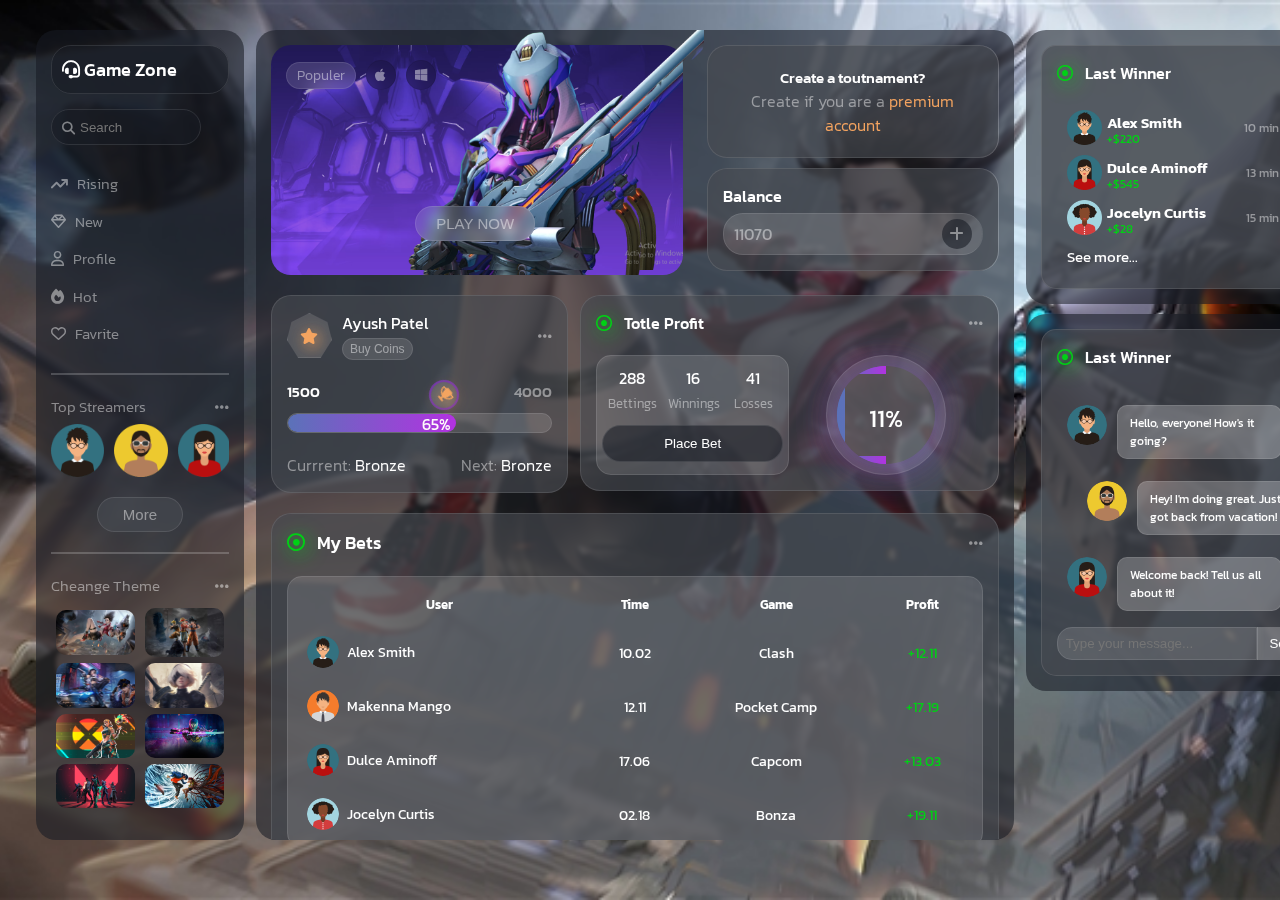
==== index.html @ cfa3d3a2 "## feat: Create Page" ====
<!DOCTYPE html>
<html lang="en">

<head>
    <meta charset="UTF-8">
    <meta name="viewport" content="width=device-width, initial-scale=1.0">

    

    <link rel="shortcut icon" href="img/logo.png" type="image/x-icon"/> <!-- favicon.ico -->

    <link rel="stylesheet" href="css/font.css"/> <!-- font -->
    <link rel="stylesheet" href="css/all.min.css"/> <!-- all.min -->
    <link rel="stylesheet" href="css/style.css"/> <!-- css -->
    <title>Game Zone</title>
</head>

<body>
    <div class="main-container">
        <div class="container">
            <div class="row">

                <!-- side-bar ===========================================
                -------------------------------------------------------- -->

                <div class="col-2">
                    <div class="side-bar">
                        <div class="logo">
                            <h2><i class="fa-solid fa-headset"></i></h2>
                            <h2>Game Zone</h2>
                        </div>
                        <div class="sidebar-content">
                            <div class="search-bar">
                                <div class="search-wapper">
                                    <span><a href="javascript:void(0)"><i class="fa-solid fa-magnifying-glass"></i></a></span>
                                    <input type="search" name="search" placeholder="Search">
                                </div>
                            </div>
                            <nav>
                                <ul>
                                    <li>
                                        <span><a href="javascript:void(0)"><i class="fa-solid fa-arrow-trend-up"></i></a></span>
                                        <span><a href="javascript:void(0)">Rising</a></span>
                                    </li>
                                    <li>
                                        <span><a href="javascript:void(0)"><i class="fa-regular fa-gem"></i></a></span>
                                        <span><a href="javascript:void(0)">New</a></span>
                                    </li>
                                    <li>
                                        <span><a href="javascript:void(0)"><i class="fa-regular fa-user"></i></a></span>
                                        <span><a href="javascript:void(0)">Profile</a></span>
                                    </li>
                                    <li>
                                        <span><a href="javascript:void(0)"><i class="fa-solid fa-fire"></i></a></span>
                                        <span><a href="javascript:void(0)">Hot</a></span>
                                    </li>
                                    <li>
                                        <span><a href="javascript:void(0)"><i class="fa-regular fa-heart"></i></a></span>
                                        <span><a href="javascript:void(0)">Favrite</a></span>
                                    </li>

                                </ul>
                            </nav>

                            <hr>

                            <div class="top-streamers">
                                <div class="streamers-title">
                                    <a href="#">Top Streamers</a>
                                    <span><i class="fa-solid fa-ellipsis"></i></span>
                                </div>
                                <div class="streamers-profile">
                                    <img src="img/user.png" alt="user">
                                    <img src="img/user (1).png" alt="user"/>
                                    <img src="img/user (2).png" alt="user"/>
                                    <img src="img/user (3).png" alt="user"/>
                                    <img src="img/user (4).png" alt="user"/>
                                    <img src="img/user (5).png" alt="user"/>
                                </div>
                                <button>
                                    <a href="#">More</a>
                                </button>
                            </div>

                            <hr>

                            <div class="theme-img">
                                <div class="theme-title">
                                    <a href="javascript:void(0)">Cheange Theme</a>
                                    <span><i class="fa-solid fa-ellipsis"></i></span>
                                </div>
                                <div class="theme-body">
                                    <div class="body-theme clike-1">
                                        <img src="img/body-10.jpg" alt="theme"/>
                                    </div>
                                    <div class="body-theme clike-2">
                                        <img src="img/body-12.jpg" alt="theme"/>
                                    </div>
                                </div>
                                <div class="theme-body">
                                    <div class="body-theme clike-3">
                                        <img src="img/body-11.jpg" alt="theme"/>
                                    </div>
                                    <div class="body-theme clike-4">
                                        <img src="img/body-3.jpg" alt="theme"/>
                                    </div>
                                </div>
                                <div class="theme-body">
                                    <div class="body-theme clike-5">
                                        <img src="img/body-9.jpg" alt="theme"/>
                                    </div>
                                    <div class="body-theme clike-6">
                                        <img src="img/body-7.jpg" alt="theme"/>
                                    </div>
                                </div>
                                <div class="theme-body">
                                    <div class="body-theme clike-7">
                                        <img src="img/body-13.jpg" alt="theme"/>
                                    </div>
                                    <div class="body-theme clike-8">
                                        <img src="img/body-15.jpg" alt="theme"/>
                                    </div>
                                </div>
                            </div>
                        </div>
                    </div>
                </div>

                <!-- banner =============================================
                --------------------------------------------------------- -->

                <div class="col-7">
                    <div class="banner">

                        <!-- game-area -->

                        <section class="game-area pb-20">
                            <div class="row">
                                <div class="col-7">
                                    <div class="game-banner">
                                        <img src="img/banner-over.png" alt="banner"/>
                                        <ul>
                                            <li><a href="javascript:void(0)">Populer</a></li>
                                            <li><a href="javascript:void(0)"><i class="fa-brands fa-apple"></i></a></li>
                                            <li><a href="javascript:void(0)"><i class="fa-brands fa-windows"></i></a></li>
                                        </ul>
                                        <button class="play-btn">
                                            <a href="javascript:void(0)">PLAY NOW</a>
                                        </button>
                                    </div>
                                </div>
                                <div class="col-5">
                                    <div class="toutnament">
                                        <h3>Create a toutnament?</h3>
                                        <p>Create if you are a <a href="javascript:void(0)">premium account</a></p>
                                    </div>
                                    <div class="balance-box">
                                        <h4>Balance</h4>
                                        <div class="balance">
                                            <a href="javascript:void(0)" class="count">89150</a>
                                            <a href="javascript:void(0)"><i class="fa-solid fa-plus"></i></a>
                                        </div>
                                    </div>
                                </div>
                            </div>
                        </section>

                        <!-- next-area -->

                        <section class="next-area pb-20">
                            <div class="row">
                                <div class="col-5">
                                    <div class="progress-area">
                                        <div class="progress-profile">
                                            <div class="that-profile">
                                                <div class="progress-logo">
                                                    <a href="javascript:void(0)"><i class="fa-solid fa-star"></i></a>
                                                </div>
                                                <div class="progress-name">
                                                    <h4>Ayush Patel</h4>
                                                    <button>Buy Coins</button>
                                                </div>
                                            </div>
                                            <span><i class="fa-solid fa-ellipsis"></i></span>
                                        </div>
                                        <div class="progress-content">
                                            <h4>
                                                <span>1500</span>
                                                <span>4000</span>
                                            </h4>
                                            <button><i class="fa-solid fa-trophy"></i></button>
                                            <div class="animated-progress">
                                                <span data-progress="65"></span>
                                            </div>
                                        </div>
                                        <div class="progress-footer">
                                            <div class="bronze-1">
                                                <span>Currrent:</span>
                                                <a href="javascript:void(0)">Bronze</a>
                                            </div>
                                            <div class="bronze-2">
                                                <span>Next:</span>
                                                <a href="javascript:void(0)">Bronze</a>
                                            </div>
                                        </div>
                                    </div>
                                </div>
                                <div class="col-7">
                                    <div class="profit-area">
                                        <div class="profit-title">
                                            <h4><i class="fa-regular fa-circle-dot"></i> &nbsp; Totle Profit</h4>
                                            <span><i class="fa-solid fa-ellipsis"></i></span>
                                        </div>
                                        <div class="row">
                                            <div class="counter-bar">
                                                <div class="row">
                                                    <div class="counter-box">
                                                        <h4 class="count">2324</h4>
                                                        <span>Bettings</span>
                                                    </div>
                                                    <div class="counter-box">
                                                        <h4 class="count">123</h4>
                                                        <span>Winnings</span>
                                                    </div>
                                                    <div class="counter-box">
                                                        <h4 class="count">324</h4>
                                                        <span>Losses</span>
                                                    </div>
                                                </div>
                                                <button>
                                                    Place Bet
                                                </button>
                                            </div>
                                            <div class="chart-bar">
                                                <div class="chat-area">
                                                    <div class="chart">
                                                        <span class="title timer" data-from="0" data-to="85"
                                                            data-speed="1800">
                                                            <b class="count">85</b>%
                                                        </span>
                                                        <div class="overlay"></div>
                                                        <div class="left"></div>
                                                        <div class="right"></div>
                                                    </div>
                                                </div>
                                            </div>
                                        </div>
                                    </div>
                                </div>
                            </div>
                        </section>

                        <!-- table  -->

                        <section class="table-area">
                            <div class="table-title">
                                <h4><i class="fa-regular fa-circle-dot"></i> &nbsp; My Bets</h4>
                                <span><i class="fa-solid fa-ellipsis"></i></span>
                            </div>
                            <table>
                                <tr>
                                    <th>
                                        <h5>User</h5>
                                    </th>
                                    <th>
                                        <h5>Time</h5>
                                    </th>
                                    <th>
                                        <h5>Game</h5>
                                    </th>
                                    <th>
                                        <h5>Profit</h5>
                                    </th>
                                </tr>
                                <tr>
                                    <td>
                                        <div class="coutomer-avtar">
                                            <img src="img/user.png" alt="user"/>
                                            <span>Alex Smith</span>
                                        </div>
                                    </td>
                                    <td>
                                        <span>10.02</span>
                                    </td>
                                    <td>
                                        <span>Clash</span>
                                    </td>
                                    <td>
                                        <span class="btn-g">+12.11</span>
                                    </td>
                                </tr>
                                <tr>
                                    <td>
                                        <div class="coutomer-avtar">
                                            <img src="img/user (3).png" alt="user"/>
                                            <span>Makenna Mango</span>
                                        </div>
                                    </td>
                                    <td>
                                        <span>12.11</span>
                                    </td>
                                    <td>
                                        <span>Pocket Camp</span>
                                    </td>
                                    <td>
                                        <span class="btn-g">+17.19</span>
                                    </td>
                                </tr>
                                <tr>
                                    <td>
                                        <div class="coutomer-avtar">
                                            <img src="img/user (2).png" alt="user"/>
                                            <span>Dulce Aminoff</span>
                                        </div>
                                    </td>
                                    <td>
                                        <span>17.06</span>
                                    </td>
                                    <td>
                                        <span>Capcom</span>
                                    </td>
                                    <td>
                                        <span class="btn-g">+13.03</span>
                                    </td>
                                </tr>
                                <tr>
                                    <td>
                                        <div class="coutomer-avtar">
                                            <img src="img/user (5).png" alt="user"/>
                                            <span>Jocelyn Curtis</span>
                                        </div>
                                    </td>
                                    <td>
                                        <span>02.18</span>
                                    </td>
                                    <td>
                                        <span>Bonza</span>
                                    </td>
                                    <td>
                                        <span class="btn-g">+19.11</span>
                                    </td>
                                </tr>

                            </table>
                        </section>
                    </div>
                </div>

                <!-- banner-2 =============================================
                --------------------------------------------------------- -->

                <div class="col-3">
                    <div class="banner-2">

                        <!-- last-winner -->

                        <section class="last-winner">
                            <div class="winner-wapper">
                                <div class="winner-title">
                                    <h4><i class="fa-regular fa-circle-dot"></i> &nbsp; Last Winner</h4>
                                    <span><i class="fa-solid fa-ellipsis"></i></span>
                                </div>
                                <div class="user__container">
                                    <div class="user">
                                        <div class="user__content">
                                            <div class="image">
                                                <img src="img/user.png" alt="user"/>
                                            </div>
                                            <div class="text">
                                                <span class="name">Alex Smith</span>
                                                <p class="username">+$220</p>
                                            </div>
                                        </div>
                                        <span class="ago">10 min ago</span>
                                    </div>
                                    <div class="user">
                                        <div class="user__content">
                                            <div class="image">
                                                <img src="img/user (2).png" alt="user"/>
                                            </div>
                                            <div class="text">
                                                <span class="name">Dulce Aminoff</span>
                                                <p class="username">+$545</p>
                                            </div>
                                        </div>
                                        <span class="ago">13 min ago</span>
                                    </div>
                                    <div class="user">
                                        <div class="user__content">
                                            <div class="image">
                                                <img src="img/user (5).png" alt="user"/>
                                            </div>
                                            <div class="text">
                                                <span class="name">Jocelyn Curtis</span>
                                                <p class="username">+$28</p>
                                            </div>
                                        </div>
                                        <span class="ago">15 min ago</span>
                                    </div>
                                </div>
                                <a class="see-more" href="javascript:void(0)">See more...</a>
                            </div>
                        </section>

                        <!-- chat box -->

                        <section class="chat-area">
                            <div class="chat-box">
                                <div class="chat-header">
                                    <h4><i class="fa-regular fa-circle-dot"></i> &nbsp; Last Winner</h4>
                                    <span><i class="fa-solid fa-ellipsis"></i></span>
                                </div>
                                <div class="chat-messages">
                                    <div class="message received">
                                        <div class="user-avatar">
                                            <img src="img/user.png" alt="User 1"/>
                                        </div>
                                        <div class="message-text">Hello, everyone! How's it going?</div>
                                    </div>
                                    <div class="message sent">
                                        <div class="message-text">Hey! I'm doing great. Just got back from vacation!
                                        </div>
                                        <div class="user-avatar">
                                            <img src="img/user (1).png" alt="User 2"/>
                                        </div>
                                    </div>
                                    <div class="message received">
                                        <div class="user-avatar">
                                            <img src="img/user (2).png" alt="User 3"/>
                                        </div>
                                        <div class="message-text">Welcome back! Tell us all about it!</div>
                                    </div>
                                    <!-- Add more messages here -->
                                </div>
                                <div class="chat-input">
                                    <input type="text" placeholder="Type your message..."/>
                                    <button>Send</button>
                                </div>
                            </div>
                        </section>
                    </div>
                </div>
            </div>
        </div>
    </div>







    <script src="js/jquery.min.js"></script>
    <script type="text/javascript"></script>

    <script>
        $('.clike-1').click(switchthem1);
        $('.clike-2').click(switchthem2);
        $('.clike-3').click(switchthem3);
        $('.clike-4').click(switchthem4);
        $('.clike-5').click(switchthem5);
        $('.clike-6').click(switchthem6);
        $('.clike-7').click(switchthem7);
        $('.clike-8').click(switchthem8);

        function switchthem1() {
            $('body').attr('class', 'them-1');
        }

        function switchthem2() {
            $('body').attr('class', 'them-2');
        }

        function switchthem3() {
            $('body').attr('class', 'them-3');
        }

        function switchthem4() {
            $('body').attr('class', 'them-4');
        }

        function switchthem5() {
            $('body').attr('class', 'them-5');
        }

        function switchthem6() {
            $('body').attr('class', 'them-6');
        }

        function switchthem7() {
            $('body').attr('class', 'them-7');
        }

        function switchthem8() {
            $('body').attr('class', 'them-8');
        }
    </script>
    <script>
        $('.count').each(function () {
            $(this).prop('Counter', 0).animate({
                Counter: $(this).text()
            }, {
                duration: 4000,
                easing: 'swing',
                step: function (now) {
                    $(this).text(Math.ceil(now));
                }
            });
        });
    </script>
    <script>
        $(".animated-progress span").each(function () {
            $(this).animate(
                {
                    width: $(this).attr("data-progress") + "%",
                },
                1000
            );
            $(this).text($(this).attr("data-progress") + "%");
        });
    </script>
</body>

</html>
---- css/font.css ----
@font-face {
    font-family: 'Kanit';
    src: url('../font/Kanit-Black.woff2') format('woff2'),
        url('../font/Kanit-Black.woff') format('woff');
    font-weight: 900;
    font-style: normal;
    font-display: swap;
}

@font-face {
    font-family: 'Kanit';
    src: url('../font/Kanit-Bold.woff2') format('woff2'),
        url('../font/Kanit-Bold.woff') format('woff');
    font-weight: bold;
    font-style: normal;
    font-display: swap;
}

@font-face {
    font-family: 'Kanit';
    src: url('../font/Kanit-BlackItalic.woff2') format('woff2'),
        url('../font/Kanit-BlackItalic.woff') format('woff');
    font-weight: 900;
    font-style: italic;
    font-display: swap;
}

@font-face {
    font-family: 'Kanit';
    src: url('../font/Kanit-Light.woff2') format('woff2'),
        url('../font/Kanit-Light.woff') format('woff');
    font-weight: 300;
    font-style: normal;
    font-display: swap;
}

@font-face {
    font-family: 'Kanit';
    src: url('../font/Kanit-Italic.woff2') format('woff2'),
        url('../font/Kanit-Italic.woff') format('woff');
    font-weight: normal;
    font-style: italic;
    font-display: swap;
}

@font-face {
    font-family: 'Kanit';
    src: url('../font/Kanit-ExtraBold.woff2') format('woff2'),
        url('../font/Kanit-ExtraBold.woff') format('woff');
    font-weight: bold;
    font-style: normal;
    font-display: swap;
}

@font-face {
    font-family: 'Kanit';
    src: url('../font/Kanit-LightItalic.woff2') format('woff2'),
        url('../font/Kanit-LightItalic.woff') format('woff');
    font-weight: 300;
    font-style: italic;
    font-display: swap;
}

@font-face {
    font-family: 'Kanit';
    src: url('../font/Kanit-ExtraLightItalic.woff2') format('woff2'),
        url('../font/Kanit-ExtraLightItalic.woff') format('woff');
    font-weight: 200;
    font-style: italic;
    font-display: swap;
}

@font-face {
    font-family: 'Kanit';
    src: url('../font/Kanit-BoldItalic.woff2') format('woff2'),
        url('../font/Kanit-BoldItalic.woff') format('woff');
    font-weight: bold;
    font-style: italic;
    font-display: swap;
}

@font-face {
    font-family: 'Kanit';
    src: url('../font/Kanit-ExtraBoldItalic.woff2') format('woff2'),
        url('../font/Kanit-ExtraBoldItalic.woff') format('woff');
    font-weight: bold;
    font-style: italic;
    font-display: swap;
}

@font-face {
    font-family: 'Kanit';
    src: url('../font/Kanit-ExtraLight.woff2') format('woff2'),
        url('../font/Kanit-ExtraLight.woff') format('woff');
    font-weight: 200;
    font-style: normal;
    font-display: swap;
}

@font-face {
    font-family: 'Kanit';
    src: url('../font/Kanit-SemiBold.woff2') format('woff2'),
        url('../font/Kanit-SemiBold.woff') format('woff');
    font-weight: 600;
    font-style: normal;
    font-display: swap;
}

@font-face {
    font-family: 'Kanit';
    src: url('../font/Kanit-Thin.woff2') format('woff2'),
        url('../font/Kanit-Thin.woff') format('woff');
    font-weight: 100;
    font-style: normal;
    font-display: swap;
}

@font-face {
    font-family: 'Kanit';
    src: url('../font/Kanit-ThinItalic.woff2') format('woff2'),
        url('../font/Kanit-ThinItalic.woff') format('woff');
    font-weight: 100;
    font-style: italic;
    font-display: swap;
}

@font-face {
    font-family: 'Kanit';
    src: url('../font/Kanit-Regular.woff2') format('woff2'),
        url('../font/Kanit-Regular.woff') format('woff');
    font-weight: normal;
    font-style: normal;
    font-display: swap;
}

@font-face {
    font-family: 'Kanit';
    src: url('../font/Kanit-MediumItalic.woff2') format('woff2'),
        url('../font/Kanit-MediumItalic.woff') format('woff');
    font-weight: 500;
    font-style: italic;
    font-display: swap;
}

@font-face {
    font-family: 'Kanit';
    src: url('../font/Kanit-SemiBoldItalic.woff2') format('woff2'),
        url('../font/Kanit-SemiBoldItalic.woff') format('woff');
    font-weight: 600;
    font-style: italic;
    font-display: swap;
}

@font-face {
    font-family: 'Kanit';
    src: url('../font/Kanit-Medium.woff2') format('woff2'),
        url('../font/Kanit-Medium.woff') format('woff');
    font-weight: 500;
    font-style: normal;
    font-display: swap;
}
---- css/style.css ----
* {
    margin: 0;
    padding: 0;
    box-sizing: border-box;
}

:root {
    --text: #ffffff74;
    --black: #000;
    --white: #fff;
}

.col-1 {
    width: 8.33%;
}

.col-2 {
    width: 16.66%;
}

.col-3 {
    width: 24.99%;
}

.col-4 {
    width: 33.33%;
}

.col-5 {
    width: 41.66%;
}

.col-6 {
    width: 49.99%;
}

.col-7 {
    width: 58.32%;
}

.col-8 {
    width: 66.65%;
}

.col-9 {
    width: 74.98%;
}

.col-10 {
    width: 83.31%;
}

.col-11 {
    width: 91.64%;
}

.col-12 {
    width: 100%;
}

body {
    font-family: 'Kanit';
    background-color: #222430;
    background-image: url('../img/body-10.jpg');
    background-position: center;
    background-size: cover;
    background-repeat: no-repeat;
    height: 100%;
    background-attachment: fixed;
}

body.them-1 {
    background-image: url('../img/body-10.jpg');
}

body.them-2 {
    background-image: url('../img/body-12.jpg');
}

body.them-3 {
    background-image: url('../img/body-11.jpg');
}

body.them-4 {
    background-image: url('../img/body-3.jpg');
}

body.them-5 {
    background-image: url('../img/body-9.jpg');
}

body.them-6 {
    background-image: url('../img/body-7.jpg');
}

body.them-7 {
    background-image: url('../img/body-13.jpg');
}

body.them-8 {
    background-image: url('../img/body-15.jpg');
}

.container {
    width: 1320px;
    margin: auto;
}

.row {
    display: flex;
    flex-wrap: wrap;
}

.align-items-center {
    align-items: center;
}

.justify-content-center {
    justify-content: center;
}

a {
    text-decoration: none;
}

ul li {
    list-style: none;
}

.main-container {
    padding: 30px;
}

.pb-20 {
    padding-bottom: 20px;
}

/* ========SCROLL BAR========  */

::-webkit-scrollbar {
    width: 5px;
    height: 5px;
    scroll-behavior: smooth;
    scroll-padding: 10rem;
}

::-webkit-scrollbar-thumb {
    border-radius: 10px;
    background-color: #abb9e862;
    cursor: pointer;
    scroll-behavior: smooth;
    scroll-padding: 10rem;
}

/* side-bar ===========================================
-------------------------------------------------------- */

.side-bar {
    background-color: #161a2391;
    backdrop-filter: blur(2px);
    margin: 0px 6px;
    border-radius: 20px;
    height: 90vh;
    padding: 15px;
    overflow-y: scroll;
}

.side-bar .logo {
    z-index: 999;
    position: sticky;
    top: 0px;
    backdrop-filter: blur(10px);
    border: 1px solid rgba(255, 255, 255, 0.107);
    padding: 10px;
    border-radius: 20px;
}

.side-bar .logo h2 {
    display: inline;
    font-size: 18px;
    font-weight: 500;
    color: #fff;
}

.side-bar .search-bar .search-wapper {
    display: flex;
    align-items: center;
    padding: 5px 10px;
    border: 1px solid rgba(255, 255, 255, 0.107);
    backdrop-filter: blur(5px);
    border-radius: 20px;
    width: 150px;
    margin: 15px 0 0 0;
}

.side-bar .search-bar .search-wapper span a {
    color: var(--text);
    font-size: 13px;
    transition: .4s;
}

.side-bar .search-bar .search-wapper span a:hover {
    color: #fff;
}

.side-bar .search-bar .search-wapper input {
    width: 130px;
    outline: none;
    border: none;
    padding: 0 5px;
    background-color: transparent;
    color: var(--text);
}

.side-bar nav {
    padding: 20px 0 0 0;
}

.side-bar nav ul li a {
    color: var(--text);
    font-weight: 300;
    font-size: 15px;
    line-height: 2.5;
    margin-right: 5px;
    transition: .4s;
}

.side-bar nav ul li:hover {
    backdrop-filter: blur(5px);
    background-color: #ffffff5e;
    border-radius: 15px;
    padding: 0px 10px;
    cursor: pointer;
}

.side-bar nav ul li:hover a {
    color: var(--white);
}

hr {
    border: 1px solid rgba(255, 255, 255, 0.196);
    margin: 20px 0;
}

.side-bar .top-streamers {
    text-align: center;
}

.side-bar .top-streamers .streamers-title {
    display: flex;
    justify-content: space-between;
    align-items: center;
}

.side-bar .top-streamers .streamers-title a {
    color: var(--text);
    font-weight: 300;
    font-size: 15px;
    transition: .4s;
}

.side-bar .top-streamers .streamers-title a:hover {
    color: var(--white);
}

.side-bar .top-streamers .streamers-title span {
    color: var(--text);
}

.side-bar .top-streamers .streamers-profile {
    display: flex;
    align-items: center;
    overflow-x: scroll;
}

.side-bar .top-streamers .streamers-profile img {
    width: 30%;
    height: 30%;
    margin-right: 10px;
    margin-bottom: 5px;
    margin-top: 5px;
    cursor: pointer;
}

.side-bar .top-streamers button {
    border: none;
    padding: 8px 25px;
    margin-top: 15px;
    border-radius: 20px;
    background-color: transparent;
    backdrop-filter: blur(7px);
    background-color: #ffffff21;
    cursor: pointer;
    border: 1px solid rgba(255, 255, 255, 0.107);
    transition: .4s all;
}

.side-bar .top-streamers button a {
    color: var(--text);
    font-size: 15px;
}

.side-bar .top-streamers button:hover {
    transform: translateY(-5px);
    border: 1px solid rgba(255, 255, 255, 0.37);
}

.side-bar .top-streamers button:hover a {
    color: var(--white);
}

.side-bar .theme-img .theme-title {
    display: flex;
    justify-content: space-between;
    align-items: center;
    margin-bottom: 10px;
}

.side-bar .theme-img .theme-title a {
    color: var(--text);
    font-weight: 300;
    font-size: 15px;
    transition: .4s;
}

.side-bar .theme-img .theme-title a:hover {
    color: var(--white);
}

.side-bar .theme-img .theme-title span {
    color: var(--text);
}

.side-bar .theme-img .theme-body {
    display: flex;
    align-items: center;
}

.side-bar .theme-img .theme-body .body-theme {
    width: 50%;
    height: 50%;
    padding: 0px 5px;
}

.side-bar .theme-img .theme-body .body-theme img {
    width: 100%;
    height: 100%;
    cursor: pointer;
    border-radius: 10px;
}

/* banner =============================================
--------------------------------------------------------- */

.banner {
    background-color: #161a2391;
    backdrop-filter: blur(2px);
    margin: 0px 6px;
    padding: 15px;
    border-radius: 20px;
    overflow-x: scroll;
    height: 90vh;
}

/* game-area */

.banner .game-area .game-banner {
    background-image: url('../img/banner.png');
    background-position: center;
    background-size: cover;
    background-repeat: no-repeat;
    height: 230px;
    border-radius: 20px;
    padding: 15px;
    margin-right: 12px;
    position: relative;
}

.banner .game-area .game-banner img {
    position: absolute;
    width: 113%;
    top: -35px;
    right: -21px;
}

.banner .game-area .game-banner ul {
    display: flex;
    align-items: center;
}

.banner .game-area .game-banner ul li:first-child {
    padding: 2px 10px;
    backdrop-filter: blur(9px);
    border-radius: 20px;
    border: 1px solid rgba(255, 255, 255, 0.107);
    background-color: #ffffff21;
    margin-right: 10px;
    display: flex;
    align-items: center;
    justify-content: center;
    transition: .4s;
}

.banner .game-area .game-banner ul li:first-child:hover {
    transform: translateY(-5px);
    border: 1px solid rgba(255, 255, 255, 0.37);
}

.banner .game-area .game-banner ul li:first-child:hover a {
    color: var(--white);
}

.banner .game-area .game-banner ul li:nth-child(2),
.banner .game-area .game-banner ul li:nth-child(3) {
    width: 30px;
    height: 30px;
    backdrop-filter: blur(9px);
    border-radius: 50%;
    border: 1px solid rgba(0, 0, 0, 0.074);
    background-color: #00000039;
    display: flex;
    align-items: center;
    justify-content: center;
    margin-right: 10px;
}

.banner .game-area .game-banner ul li a {
    color: var(--text);
    font-size: 14px;
    font-weight: 300;
    transition: .4s;
}

.banner .game-area .game-banner ul li a:hover {
    color: var(--white);
}

.banner .game-area .game-banner .play-btn {
    position: absolute;
    bottom: 15%;
    left: 35%;
    padding: 8px 20px;
    border: none;
    border-radius: 20px;
    background-color: transparent;
    backdrop-filter: blur(7px);
    background-color: #ffffff21;
    cursor: pointer;
    border: 1px solid rgba(255, 255, 255, 0.107);
    transition: .4s all;
}

.banner .game-area .game-banner .play-btn a {
    color: var(--text);
    font-size: 15px;
}

.banner .game-area .game-banner .play-btn:hover {
    transform: translateY(-5px);
    border: 1px solid rgba(255, 255, 255, 0.37);
}

.banner .game-area .game-banner .play-btn:hover a {
    color: var(--white);
}

.banner .game-area .toutnament {
    margin: 0px 0px 10px 12px;
    backdrop-filter: blur(5px);
    background-color: #ffffff21;
    border: 1px solid rgba(255, 255, 255, 0.107);
    border-radius: 20px;
    padding: 20px;
    text-align: center;
}

.banner .game-area .toutnament h3 {
    color: var(--white);
    font-weight: 500;
    font-size: 15px;
}

.banner .game-area .toutnament p {
    color: var(--text);
    font-weight: 300;
    font-size: 16px;
}

.banner .game-area .toutnament p a {
    color: sandybrown;
}

.banner .game-area .balance-box {
    margin-left: 12px;
    backdrop-filter: blur(5px);
    background-color: #ffffff21;
    border: 1px solid rgba(255, 255, 255, 0.107);
    border-radius: 20px;
    padding: 15px;
}

.banner .game-area .balance-box h4 {
    color: var(--white);
    font-weight: 500;
}

.banner .game-area .balance-box .balance {
    width: 100%;
    display: flex;
    justify-content: space-between;
    align-items: center;
    backdrop-filter: blur(10px);
    border: 1px solid rgba(255, 255, 255, 0.107);
    padding: 5px 10px;
    border-radius: 20px;
    margin-top: 5px;
}

.banner .game-area .balance-box .balance a {
    color: var(--text);
}

.banner .game-area .balance-box .balance a:last-child {
    width: 30px;
    height: 30px;
    display: flex;
    align-items: center;
    justify-content: center;
    background-color: #161a2391;
    border-radius: 50%;
}

/* next-area */

.next-area .progress-area {
    margin-right: 6px;
    padding: 15px;
    backdrop-filter: blur(5px);
    background-color: #ffffff21;
    border: 1px solid rgba(255, 255, 255, 0.107);
    border-radius: 20px;
}

.next-area .progress-area .progress-profile {
    display: flex;
    align-items: center;
    justify-content: space-between;
    margin-bottom: 20px;
}

.next-area .progress-area .progress-profile .that-profile {
    display: flex;
    align-items: center;
}

.next-area .progress-area .progress-profile .progress-logo {
    width: 45px;
    height: 45px;
    backdrop-filter: blur(10px);
    border: 1px solid rgba(255, 255, 255, 0.107);
    display: flex;
    align-items: center;
    justify-content: center;
    clip-path: polygon(50% 0%, 90% 20%, 100% 60%, 75% 100%, 25% 100%, 0% 60%, 10% 20%);
    cursor: pointer;
    margin-right: 10px;
}

.next-area .progress-area .progress-profile .progress-logo a {
    color: #f4a460;
    text-shadow: 3px 3px 16px rgba(244, 164, 96, 1);
}

.next-area .progress-area .progress-profile .progress-name h4 {
    color: var(--white);
    font-weight: 400;
}

.next-area .progress-area .progress-profile .progress-name button {
    padding: 3px 7px;
    font-size: 12px;
    background-color: transparent;
    backdrop-filter: blur(10px);
    border: 1px solid rgba(255, 255, 255, 0.107);
    color: var(--text);
    border-radius: 20px;
    cursor: pointer;
}

.next-area .progress-area .progress-profile span {
    color: var(--text);
    cursor: pointer;
}

.next-area .progress-area .progress-content {
    position: relative;
}

.next-area .progress-area .progress-content button {
    position: absolute;
    top: 0;
    right: 35%;
    width: 30px;
    height: 30px;
    display: flex;
    align-items: center;
    justify-content: center;
    background-color: transparent;
    backdrop-filter: blur(10px);
    border: 2px solid rgba(144, 0, 255, 0.456);
    border-radius: 50%;
    color: #f4a460;
    text-shadow: 3px 3px 16px rgba(244, 164, 96, 1);
    transform: rotate(50deg);
}

.next-area .progress-area .progress-content h4 {
    display: flex;
    justify-content: space-between;
    width: 100%;
    font-weight: 500;
    font-size: 15px;
    color: var(--white);
    margin-bottom: 10px;
}

.next-area .progress-area .progress-content h4 span:last-child {
    color: var(--text);
}


.animated-progress {
    width: 100%;
    height: 20px;
    border-radius: 5px;
    backdrop-filter: blur(10px);
    border: 1px solid rgba(255, 255, 255, 0.107);
    border-radius: 20px;
    overflow: hidden;
    position: relative;
}

.animated-progress span {
    height: 100%;
    display: block;
    width: 0;
    color: rgb(255, 251, 251);
    line-height: 20px;
    position: absolute;
    text-align: end;
    padding-right: 5px;
    background: linear-gradient(90deg, hsla(225, 40%, 54%, 1) 0%, hsla(284, 75%, 54%, 1) 100%);
    border-radius: 20px;
}

.next-area .progress-area .progress-footer {
    display: flex;
    justify-content: space-between;
    align-items: center;
    margin-top: 20px;
}

.next-area .progress-area .progress-footer span {
    color: var(--text);
    font-size: 16px;
    font-weight: 300;
}

.next-area .progress-area .progress-footer a {
    color: var(--white);
    font-size: 16px;
    font-weight: 300;
}

.next-area .profit-area {
    margin-left: 6px;
    padding: 15px;
    backdrop-filter: blur(5px);
    background-color: #ffffff21;
    border: 1px solid rgba(255, 255, 255, 0.107);
    border-radius: 20px;
}

.next-area .profit-area .profit-title {
    display: flex;
    justify-content: space-between;
    align-items: center;
    margin-bottom: 20px;
}

.next-area .profit-area .profit-title h4 {
    font-weight: 500;
    color: var(--white);
}

.next-area .profit-area .profit-title h4 i {
    color: #00D115;
    text-shadow: 3px 3px 19px rgba(0, 209, 21, 1);
    cursor: pointer;
}

.next-area .profit-area .profit-title span {
    color: var(--text);
    cursor: pointer;
}

.next-area .profit-area .counter-bar {
    width: 50%;
    backdrop-filter: blur(10px);
    border: 1px solid rgba(255, 255, 255, 0.107);
    border-radius: 15px;
    text-align: center;
    padding: 5px;
}

.next-area .profit-area .counter-bar .counter-box {
    width: 33.33%;
    padding: 5px;
    text-align: center;
}

.next-area .profit-area .counter-bar .counter-box h4 {
    color: var(--white);
    font-weight: 400;
}

.next-area .profit-area .counter-bar .counter-box span {
    color: var(--text);
    font-weight: 300;
    font-size: 13px;
}

.next-area .profit-area .counter-bar button {
    width: 100%;
    padding: 10px;
    background-color: transparent;
    border: none;
    backdrop-filter: blur(7px);
    border: 1px solid rgba(255, 255, 255, 0.107);
    background-color: #161a2391;
    border-radius: 20px;
    color: var(--white);
    cursor: pointer;
    margin-top: 6px;
}

.next-area .profit-area .chart-bar {
    padding: 0 10px;
    width: 50%;
    display: flex;
    justify-content: center;
}

.next-area .profit-area .chart-bar .chat-area {
    width: 120px;
    height: 120px;
    backdrop-filter: blur(10px);
    border: 1px solid rgba(255, 255, 255, 0.107);
    border-radius: 50%;
    padding: 10px;
}

.chat-area .chart {
    width: 100%;
    height: 100%;
    font-size: 30px;
    color: #fff;
    border-radius: 50%;
    overflow: hidden;
    position: relative;
    background: transparent;
    text-align: center;
    line-height: 200px;
    box-shadow: 0px 3px 61px -19px rgba(91, 114, 185, 1), 0px 3px 61px -19px rgba(179, 50, 226, 1);
}


.chat-area .chart .title {
    position: relative;
    top: -50%;
    font-size: 25px;
}

.chat-area .chart .title b {
    font-weight: 400;
}

.chat-area .chart .overlay {
    width: 50%;
    height: 100%;
    position: absolute;
    top: 0;
    left: 0;
    z-index: 1;
    background-color: transparent;
}

.chat-area .chart .left,
.chart .right {
    width: 50%;
    height: 100%;
    position: absolute;
    top: 0;
    left: 0;
    border: 8px solid;
    border-image: linear-gradient(90deg, hsl(225, 40%, 54%) 0%, hsl(284, 75%, 54%) 100%) 1;
    border-radius: 100px 0px 0px 100px;
    border-right: 0;
    transform-origin: right;
}

.chat-area .chart .left {
    animation: load1 1s linear forwards;
}

.chart:nth-of-type(2) .right,
.chart:nth-of-type(3) .right {
    animation: load2 .5s linear forwards 1s;
}

.chart:last-of-type .right,
.chart:first-of-type .right {
    animation: load3 .8s linear forwards 1s;
}

@keyframes load1 {
    0% {
        transform: rotate(0deg);
    }

    100% {
        transform: rotate(180deg);
    }
}

@keyframes load2 {
    0% {
        z-index: 100;
        transform: rotate(180deg);
    }

    100% {
        z-index: 100;
        transform: rotate(270deg);
    }
}

@keyframes load3 {
    0% {
        z-index: 100;
        transform: rotate(180deg);
    }

    100% {
        z-index: 100;
        transform: rotate(315deg);
    }
}

/* table */

.table-area {
    padding: 15px;
    backdrop-filter: blur(5px);
    background-color: #ffffff21;
    border: 1px solid rgba(255, 255, 255, 0.107);
    border-radius: 20px;
    display: flex;
    flex-direction: column;
}

.table-area .table-title{
    display: flex;
    justify-content: space-between;
    align-items: center;
    margin-bottom: 20px;
}

.table-area .table-title h4 {
    font-weight: 500;
    color: var(--white);
    font-size: 18px;
}

.table-area .table-title h4 i {
    color: #00D115;
    text-shadow: 3px 3px 19px rgba(0, 209, 21, 1);
    cursor: pointer;
}

.table-area .table-title span {
    color: var(--text);
    cursor: pointer;
}

.table-area table {
    backdrop-filter: blur(10px);
    border: 1px solid rgba(255, 255, 255, 0.107);
    border-radius: 15px;
    padding: 5px;
}

.table-area table tr {
    border-radius: 20px;
    /* transition: .1s; */
    cursor: pointer;
}

.table-area table tr:hover {
    backdrop-filter: blur(7px);
    border: 1px solid rgba(255, 255, 255, 0.107);
    background-color: #161a2391;
}

.table-area table th {
    padding: 10px 12px;
    border-radius: 20px;
    /* text-align: start; */
}

.table-area table th h5 {
    color: var(--white);
    font-weight: 600;
}

.table-area table td {
    padding: 10px 12px;
    border-radius: 20px;
    text-align: center;
}

.table-area .coutomer-avtar {
    display: flex;
    align-items: center;
}

.table-area table td img {
    width: 32px;
    height: 32px;
    border-radius: 50%;
    margin-right: 8px;
}

.table-area table td span {
    font-size: 14px;
    font-weight: 400;
    color: var(--white);
}

.table-area table td span.btn-g {
    color: #00D115;
}


/* banner-2 =============================================
--------------------------------------------------------- */

/* last-winner */

.banner-2 {
    padding: 0 6px;
    border-radius: 20px;
    overflow-x: scroll;
    height: 90vh;
}

.banner-2 .last-winner {
    background-color: #161a2391;
    backdrop-filter: blur(2px);
    padding: 15px;
    border-radius: 20px;
    margin-bottom: 10px;
}

.winner-wapper {
    width: 100%;
    height: 100%;
    backdrop-filter: blur(5px);
    background-color: #ffffff21;
    border: 1px solid rgba(255, 255, 255, 0.107);
    border-radius: 15px;
    padding: 15px;
    display: flex;
    flex-direction: column;
    justify-content: space-between;
}

.winner-wapper .user {
    display: flex;
    flex-direction: row;
    align-items: center;
    justify-content: space-between;
    padding: 5px 10px;
    border-radius: 15px;
    cursor: pointer;
}

.winner-wapper .user__content {
    display: flex;
    justify-content: space-between;
    align-items: center;
    /* flex-grow: 1; */
}

.winner-wapper .user__container {
    display: flex;
    flex-direction: column;
}

.winner-wapper .winner-title {
    display: flex;
    justify-content: space-between;
    align-items: center;
    margin-bottom: 20px;
}

.winner-wapper .winner-title h4 {
    font-weight: 500;
    color: var(--white);
}

.winner-wapper .winner-title h4 i {
    color: #00D115;
    text-shadow: 3px 3px 19px rgba(0, 209, 21, 1);
    cursor: pointer;
}

.winner-wapper .winner-title span {
    color: var(--text);
    cursor: pointer;
}

.winner-wapper .name {
    font-weight: 600;
    font-size: 15px;
    color: var(--white);
}

.winner-wapper .username {
    font-size: 12px;
    line-height: 0.9;
    color: #00D115;
    /* font-weight: 500; */
}

.winner-wapper .image {
    width: 35px;
    height: 35px;
    border-radius: 50%;
    margin-right: 5px;
}

.winner-wapper .image img {
    width: 100%;
}

.winner-wapper .user .ago {
    font-size: 12px;
    color: var(--text);
}

.winner-wapper .see-more {
    display: block;
    text-decoration: none;
    color: var(--white);
    padding: 5px 10px;
    border-radius: 15px;
    cursor: pointer;
    font-size: 15px;
}

.winner-wapper .user:hover {
    backdrop-filter: blur(5px);
    background-color: #ffffff21;
    border: 1px solid rgba(255, 255, 255, 0.107);
}

.winner-wapper .see-more:hover {
    backdrop-filter: blur(5px);
    background-color: #ffffff21;
    border: 1px solid rgba(255, 255, 255, 0.107);
}

/* chat box */

.banner-2 .chat-area {
    background-color: #161a2391;
    backdrop-filter: blur(2px);
    padding: 15px;
    border-radius: 20px;
    margin-top: 10px;
}

.chat-box {
    width: 100%;
    backdrop-filter: blur(5px);
    background-color: #ffffff21;
    border: 1px solid rgba(255, 255, 255, 0.107);
    border-radius: 15px;
    overflow: hidden;
    padding: 15px;
}

.chat-header {
    display: flex;
    justify-content: space-between;
    align-items: center;
    margin-bottom: 20px;
}

.chat-header h4 {
    font-weight: 500;
    color: var(--white);
}

.chat-header h4 i {
    color: #00D115;
    text-shadow: 3px 3px 19px rgba(0, 209, 21, 1);
    cursor: pointer;
}

.chat-header span {
    color: var(--text);
    cursor: pointer;
}

.chat-messages {
    overflow-y: auto;
}

.message {
    display: flex;
    align-items: flex-start;
    margin: 10px 0;
}

.user-avatar {
    width: 40px;
    height: 40px;
    border-radius: 50%;
    overflow: hidden;
    margin-right: 10px;
}

.user-avatar img {
    width: 100%;
    height: 100%;
    object-fit: cover;
}

.message-text {
    padding: 8px 12px;
    border-radius: 10px;
    color: var(--white);
    border: 1px solid rgba(255, 255, 255, 0.107);
    background-color: #ffffff21;
    backdrop-filter: blur(5px);
    max-width: 70%;
    font-size: 12px;
}

.sent {
    flex-direction: row-reverse;
}

.message{
    padding: 6px 10px;
    border-radius: 10px;
    cursor: pointer;
}

.message:hover {
    backdrop-filter: blur(7px);
    border: 1px solid rgba(255, 255, 255, 0.107);
    background-color: #161a2391;
}

.chat-input {
    display: flex;
    align-items: center;
}

.chat-input input {
    flex: 1;
    padding: 8px;
    border: none;
    border-radius: 15px 0 0 15px;
    outline: none;
    background-color: transparent;
    color: var(--white);
    border: 1px solid rgba(255, 255, 255, 0.107);
    backdrop-filter: blur(5px);
}

.chat-input button {
    color: var(--white);
    border: 1px solid rgba(255, 255, 255, 0.107);
    backdrop-filter: blur(5px);
    background-color: #ffffff21;
    border: none;
    border-radius: 0 15px 15px 0;
    padding: 9px 12px;
    cursor: pointer;
}
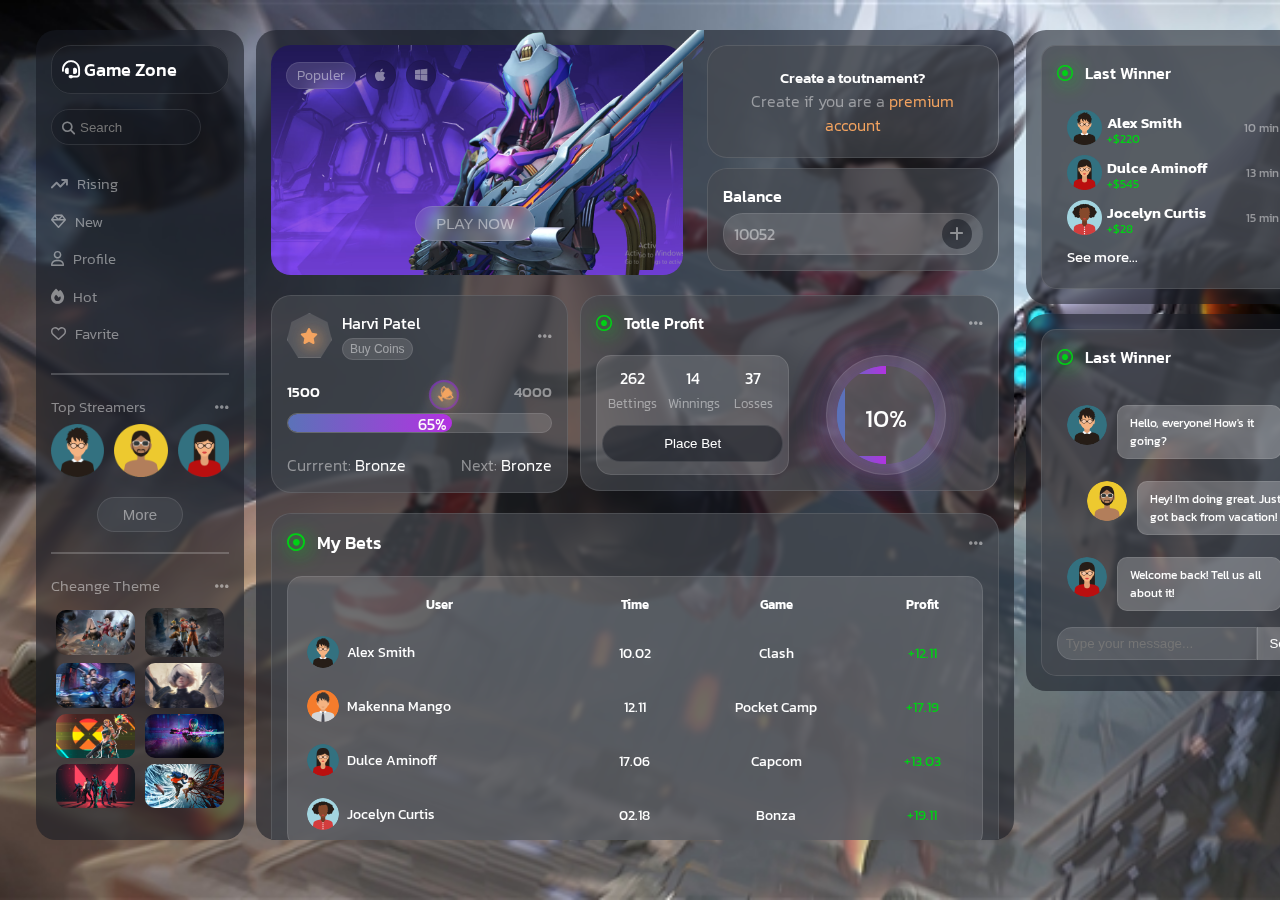
==== commit 5b306e6b: "## Changes" ====
--- a/index.html
+++ b/index.html
@@ -177,7 +177,7 @@
                                                     <a href="javascript:void(0)"><i class="fa-solid fa-star"></i></a>
                                                 </div>
                                                 <div class="progress-name">
-                                                    <h4>Ayush Patel</h4>
+                                                    <h4>Harvi Patel</h4>
                                                     <button>Buy Coins</button>
                                                 </div>
                                             </div>
